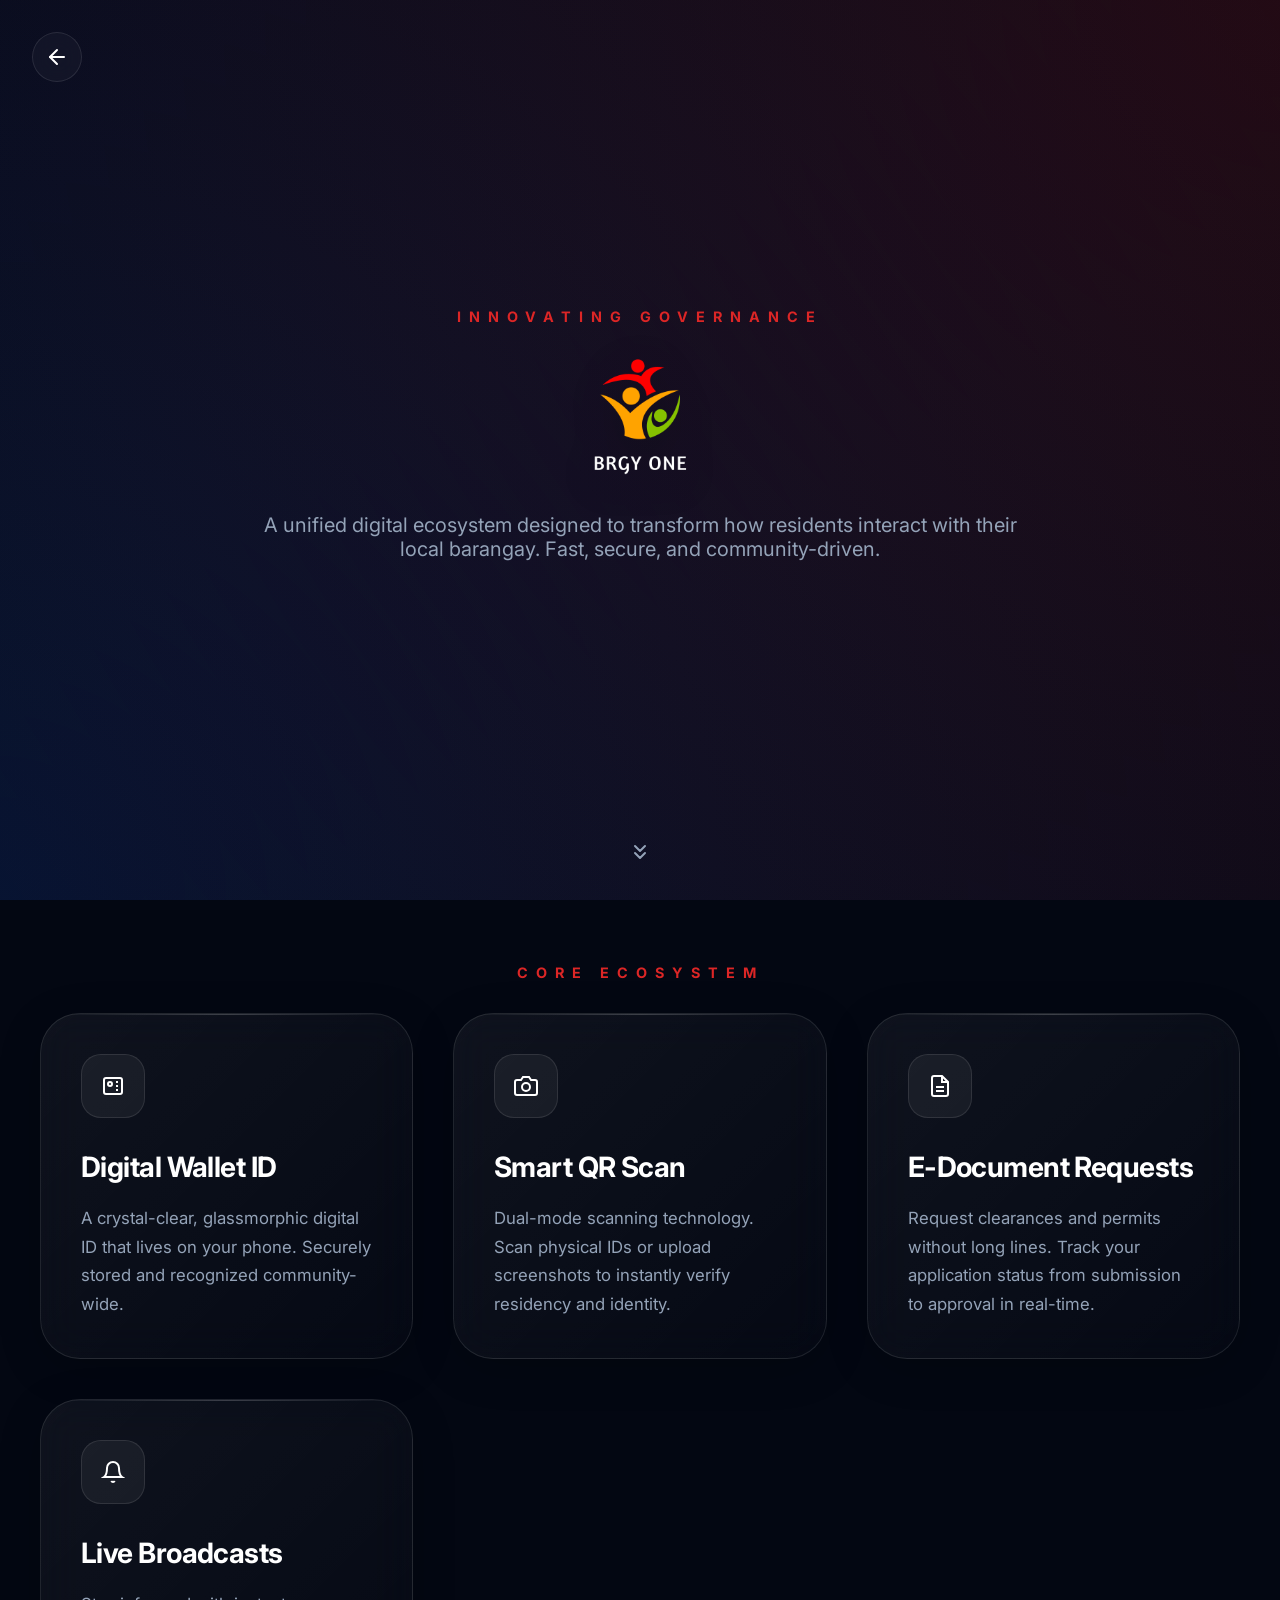
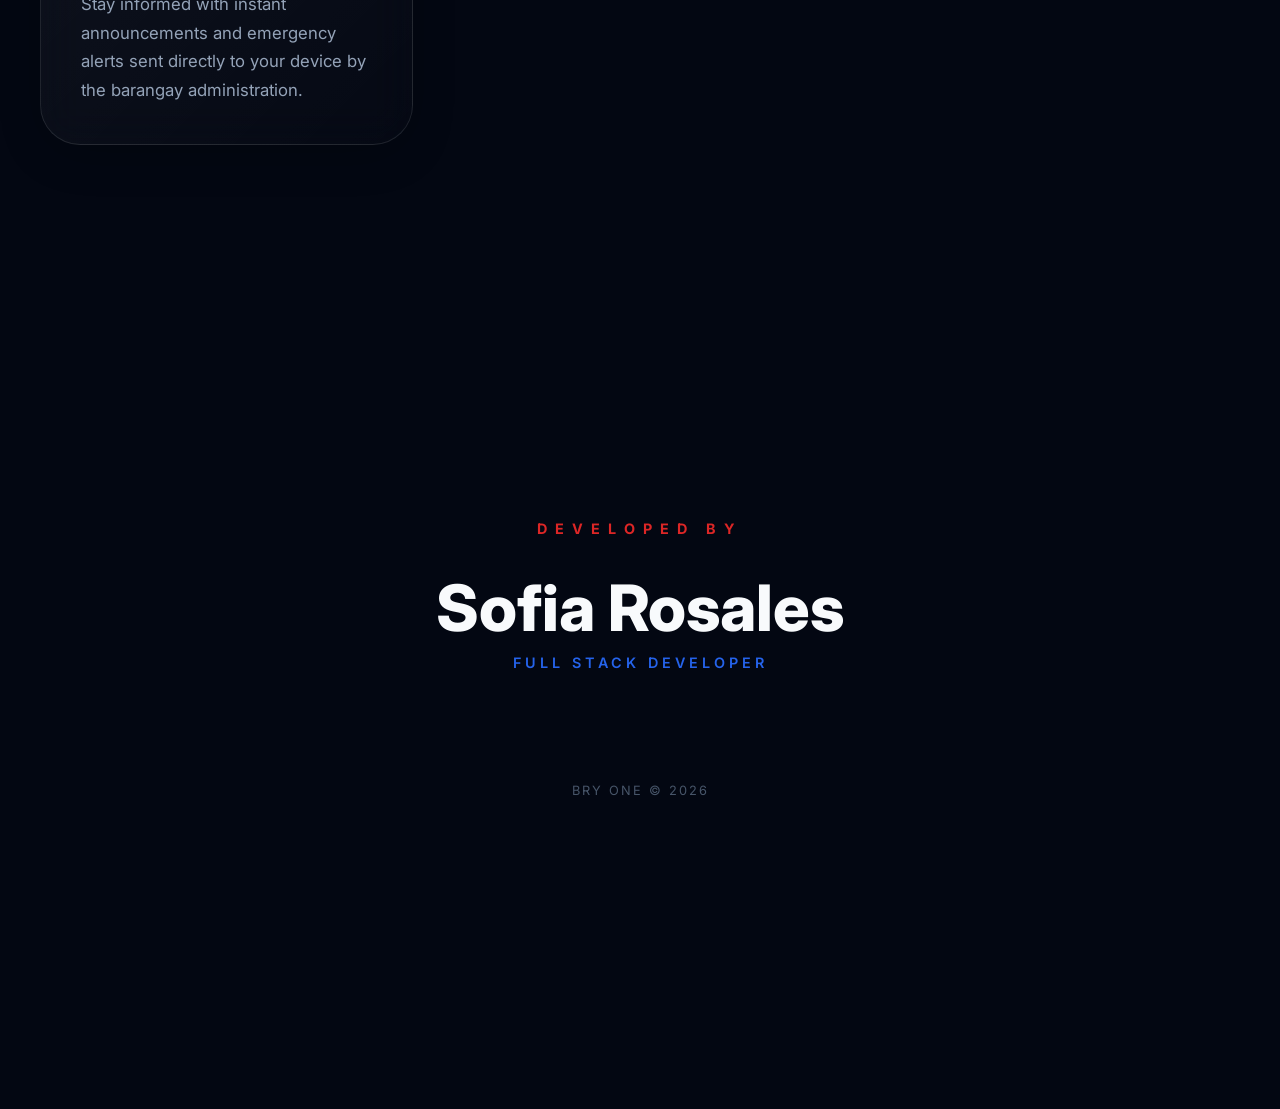
==== about.html @ d1ed5efa "Enhance QR Scanner with dual-mode and My QR, add premium About Us page by Sofia Rosales" ====
<!DOCTYPE html>
<html lang="en">

<head>
    <meta charset="UTF-8">
    <meta name="viewport" content="width=device-width, initial-scale=1.0">
    <title>About BrgyONE - The Future of Barangay Governance</title>
    <link rel="preconnect" href="https://fonts.googleapis.com">
    <link rel="preconnect" href="https://fonts.gstatic.com" crossorigin>
    <link href="https://fonts.googleapis.com/css2?family=Inter:wght@300;400;600;700;800&display=swap" rel="stylesheet">
    <style>
        :root {
            --primary: #dc2626;
            --secondary: #2563eb;
            --bg: #030712;
            --text: #f8fafc;
            --glass: rgba(255, 255, 255, 0.03);
            --glass-border: rgba(255, 255, 255, 0.1);
        }

        * {
            margin: 0;
            padding: 0;
            box-sizing: border-box;
            font-family: 'Inter', sans-serif;
        }

        body {
            background-color: var(--bg);
            color: var(--text);
            overflow-x: hidden;
            scroll-behavior: smooth;
        }

        /* Smooth Scroll Progress Bar */
        #progress {
            position: fixed;
            top: 0;
            left: 0;
            width: 0%;
            height: 4px;
            background: linear-gradient(90deg, var(--primary), var(--secondary));
            z-index: 1000;
        }

        .back-btn {
            position: fixed;
            top: 2rem;
            left: 2rem;
            z-index: 100;
            background: var(--glass);
            backdrop-filter: blur(10px);
            border: 1px solid var(--glass-border);
            padding: 0.75rem;
            border-radius: 50%;
            cursor: pointer;
            transition: all 0.3s ease;
            display: flex;
            align-items: center;
            justify-content: center;
            color: white;
            text-decoration: none;
        }

        .back-btn:hover {
            transform: scale(1.1);
            background: rgba(255, 255, 255, 0.1);
        }

        section {
            min-height: 100vh;
            display: flex;
            flex-direction: column;
            justify-content: center;
            align-items: center;
            padding: 4rem 2rem;
            position: relative;
        }

        .hero {
            background: radial-gradient(circle at top right, rgba(220, 38, 38, 0.15), transparent),
                radial-gradient(circle at bottom left, rgba(37, 99, 235, 0.15), transparent);
        }

        .hero-content {
            text-align: center;
            max-width: 800px;
            z-index: 2;
        }

        h1 {
            font-size: clamp(3rem, 10vw, 6rem);
            font-weight: 800;
            line-height: 1;
            margin-bottom: 1.5rem;
            background: linear-gradient(to bottom right, #fff, #94a3b8);
            -webkit-background-clip: text;
            -webkit-text-fill-color: transparent;
            background-clip: text;
        }

        .hero p {
            font-size: 1.25rem;
            color: #94a3b8;
            margin-bottom: 2rem;
        }

        .scroll-indicator {
            position: absolute;
            bottom: 2rem;
            animation: bounce 2s infinite;
        }

        @keyframes bounce {

            0%,
            20%,
            50%,
            80%,
            100% {
                transform: translateY(0);
            }

            40% {
                transform: translateY(-10px);
            }

            60% {
                transform: translateY(-5px);
            }
        }

        /* Features Section */
        .features {
            background: var(--bg);
        }

        .features-grid {
            display: grid;
            grid-template-columns: repeat(auto-fit, minmax(320px, 1fr));
            gap: 2.5rem;
            max-width: 1200px;
            width: 100%;
        }

        .feature-card {
            background: linear-gradient(135deg, rgba(255, 255, 255, 0.05) 0%, rgba(255, 255, 255, 0.01) 100%);
            backdrop-filter: blur(20px);
            -webkit-backdrop-filter: blur(20px);
            border: 1px solid rgba(255, 255, 255, 0.1);
            padding: 2.5rem;
            border-radius: 2.5rem;
            /* Smoother squircle feel */
            transition: all 0.6s cubic-bezier(0.16, 1, 0.3, 1);
            opacity: 0;
            transform: translateY(40px);
            position: relative;
            overflow: hidden;
            display: flex;
            flex-direction: column;
            align-items: flex-start;
            box-shadow: 0 10px 50px -10px rgba(0, 0, 0, 0.3);
        }

        .feature-card::before {
            content: '';
            position: absolute;
            top: 0;
            left: 0;
            right: 0;
            height: 1px;
            background: linear-gradient(90deg, transparent, rgba(255, 255, 255, 0.2), transparent);
        }

        .feature-card.visible {
            opacity: 1;
            transform: translateY(0);
        }

        .feature-card:hover {
            transform: translateY(-12px) scale(1.03);
            border-color: rgba(255, 255, 255, 0.25);
            background: rgba(255, 255, 255, 0.08);
            box-shadow: 0 20px 70px -15px rgba(0, 0, 0, 0.5);
        }

        .feature-icon {
            width: 64px;
            height: 64px;
            background: rgba(255, 255, 255, 0.05);
            border: 1px solid rgba(255, 255, 255, 0.1);
            border-radius: 1.25rem;
            margin-bottom: 2rem;
            display: flex;
            align-items: center;
            justify-content: center;
            color: #fff;
            position: relative;
            transition: all 0.4s ease;
        }

        .feature-card:hover .feature-icon {
            transform: scale(1.1) rotate(-5deg);
            background: var(--primary);
            box-shadow: 0 0 30px rgba(220, 38, 38, 0.4);
            border-color: transparent;
        }

        .feature-card h3 {
            font-size: 1.75rem;
            font-weight: 700;
            margin-bottom: 1.25rem;
            letter-spacing: -0.02em;
            color: #fff;
        }

        .feature-card p {
            color: #94a3b8;
            line-height: 1.7;
            font-size: 1.05rem;
            font-weight: 400;
        }

        /* Developer Section */
        .developer {
            text-align: center;
        }

        .dev-profile {
            position: relative;
            margin-bottom: 2rem;
            transition: all 0.8s cubic-bezier(0.23, 1, 0.32, 1);
            opacity: 0;
            transform: translateY(30px);
        }

        .dev-profile.visible {
            opacity: 1;
            transform: translateY(0);
        }

        .dev-name {
            font-size: clamp(2.5rem, 6vw, 4rem);
            font-weight: 800;
            margin-bottom: 0.5rem;
        }

        .dev-title {
            color: var(--secondary);
            font-weight: 600;
            text-transform: uppercase;
            letter-spacing: 4px;
            font-size: 0.9rem;
        }

        .blur-overlay {
            position: fixed;
            top: 0;
            left: 0;
            width: 100%;
            height: 100%;
            pointer-events: none;
            backdrop-filter: blur(0px);
            transition: backdrop-filter 0.5s ease;
            z-index: 1;
        }

        section {
            z-index: 5;
        }

        .section-title {
            font-size: 0.9rem;
            text-transform: uppercase;
            letter-spacing: 0.5rem;
            color: var(--primary);
            margin-bottom: 2rem;
            font-weight: 700;
        }

        /* Custom scrollbar */
        ::-webkit-scrollbar {
            width: 8px;
        }

        ::-webkit-scrollbar-track {
            background: var(--bg);
        }

        ::-webkit-scrollbar-thumb {
            background: var(--glass-border);
            border-radius: 10px;
        }

        /* Back to Top Button */
        .back-to-top {
            position: fixed;
            bottom: 2rem;
            right: 2rem;
            z-index: 100;
            background: rgba(255, 255, 255, 0.05);
            backdrop-filter: blur(15px);
            -webkit-backdrop-filter: blur(15px);
            border: 1px solid rgba(255, 255, 255, 0.1);
            padding: 1rem;
            border-radius: 50%;
            cursor: pointer;
            transition: all 0.5s cubic-bezier(0.16, 1, 0.3, 1);
            display: flex;
            align-items: center;
            justify-content: center;
            color: white;
            opacity: 0;
            transform: translateY(20px) scale(0.8);
            pointer-events: none;
            box-shadow: 0 10px 30px rgba(0, 0, 0, 0.3);
        }

        .back-to-top.visible {
            opacity: 1;
            transform: translateY(0) scale(1);
            pointer-events: auto;
        }

        .back-to-top:hover {
            transform: translateY(-5px) scale(1.1);
            background: rgba(255, 255, 255, 0.1);
            box-shadow: 0 15px 40px rgba(0, 0, 0, 0.4);
            border-color: rgba(255, 255, 255, 0.2);
        }
    </style>
</head>

<body>
    <div id="progress"></div>
    <div class="blur-overlay" id="blurOverlay"></div>

    <a href="index.html" class="back-btn" title="Go Back">
        <svg xmlns="http://www.w3.org/2000/svg" width="24" height="24" viewBox="0 0 24 24" fill="none"
            stroke="currentColor" stroke-width="2" stroke-linecap="round" stroke-linejoin="round">
            <line x1="19" y1="12" x2="5" y2="12"></line>
            <polyline points="12 19 5 12 12 5"></polyline>
        </svg>
    </a>

    <section class="hero">
        <div class="hero-content">
            <h2 class="section-title">Innovating Governance</h2>
            <img src="logo/BARANGAY.png" alt="BrgyONE Logo"
                style="height: 120px; width: auto; margin-bottom: 2rem; filter: drop-shadow(0 10px 20px rgba(0,0,0,0.2));">
            <p>A unified digital ecosystem designed to transform how residents interact with their local barangay. Fast,
                secure, and community-driven.</p>
        </div>
        <div class="scroll-indicator">
            <svg xmlns="http://www.w3.org/2000/svg" width="24" height="24" viewBox="0 0 24 24" fill="none"
                stroke="#94a3b8" stroke-width="2" stroke-linecap="round" stroke-linejoin="round">
                <path d="M7 13l5 5 5-5M7 6l5 5 5-5" />
            </svg>
        </div>
    </section>

    <section class="features">
        <h2 class="section-title">Core Ecosystem</h2>
        <div class="features-grid">
            <div class="feature-card">
                <div class="feature-icon">
                    <svg xmlns="http://www.w3.org/2000/svg" width="24" height="24" viewBox="0 0 24 24" fill="none"
                        stroke="currentColor" stroke-width="2">
                        <rect x="3" y="4" width="18" height="16" rx="2" />
                        <circle cx="9" cy="10" r="2" />
                        <line x1="15" y1="8" x2="17" y2="8" />
                        <line x1="15" y1="12" x2="17" y2="12" />
                        <line x1="15" y1="16" x2="17" y2="16" />
                    </svg>
                </div>
                <h3>Digital Wallet ID</h3>
                <p>A crystal-clear, glassmorphic digital ID that lives on your phone. Securely stored and recognized
                    community-wide.</p>
            </div>
            <div class="feature-card">
                <div class="feature-icon">
                    <svg xmlns="http://www.w3.org/2000/svg" width="24" height="24" viewBox="0 0 24 24" fill="none"
                        stroke="currentColor" stroke-width="2">
                        <path d="M23 19a2 2 0 0 1-2 2H3a2 2 0 0 1-2-2V8a2 2 0 0 1 2-2h4l2-3h6l2 3h4a2 2 0 0 1 2 2z" />
                        <circle cx="12" cy="13" r="4" />
                    </svg>
                </div>
                <h3>Smart QR Scan</h3>
                <p>Dual-mode scanning technology. Scan physical IDs or upload screenshots to instantly verify residency
                    and identity.</p>
            </div>
            <div class="feature-card">
                <div class="feature-icon">
                    <svg xmlns="http://www.w3.org/2000/svg" width="24" height="24" viewBox="0 0 24 24" fill="none"
                        stroke="currentColor" stroke-width="2">
                        <path d="M14 2H6a2 2 0 0 0-2 2v16a2 2 0 0 0 2 2h12a2 2 0 0 0 2-2V8z" />
                        <polyline points="14 2 14 8 20 8" />
                        <line x1="16" y1="13" x2="8" y2="13" />
                        <line x1="16" y1="17" x2="8" y2="17" />
                    </svg>
                </div>
                <h3>E-Document Requests</h3>
                <p>Request clearances and permits without long lines. Track your application status from submission to
                    approval in real-time.</p>
            </div>
            <div class="feature-card">
                <div class="feature-icon">
                    <svg xmlns="http://www.w3.org/2000/svg" width="24" height="24" viewBox="0 0 24 24" fill="none"
                        stroke="currentColor" stroke-width="2">
                        <path d="M18 8A6 6 0 0 0 6 8c0 7-3 9-3 9h18s-3-2-3-9" />
                        <path d="M13.73 21a2 2 0 0 1-3.46 0" />
                    </svg>
                </div>
                <h3>Live Broadcasts</h3>
                <p>Stay informed with instant announcements and emergency alerts sent directly to your device by the
                    barangay administration.</p>
            </div>
        </div>
    </section>

    <section class="developer">
        <h2 class="section-title">Developed by</h2>
        <div class="dev-profile">
            <h2 class="dev-name">Sofia Rosales</h2>
            <p class="dev-title">Full Stack Developer</p>
        </div>
        <div style="margin-top: 5rem; color: #475569; font-size: 0.8rem; letter-spacing: 2px;">
            BRY ONE &copy; 2026
        </div>
    </section>

    <button class="back-to-top" id="backToTop" title="Scroll to Top"
        onclick="window.scrollTo({top: 0, behavior: 'smooth'})">
        <svg xmlns="http://www.w3.org/2000/svg" width="24" height="24" viewBox="0 0 24 24" fill="none"
            stroke="currentColor" stroke-width="2" stroke-linecap="round" stroke-linejoin="round">
            <polyline points="18 15 12 9 6 15"></polyline>
        </svg>
    </button>

    <script>
        // Progress Bar
        window.onscroll = function () {
            let winScroll = document.body.scrollTop || document.documentElement.scrollTop;
            let height = document.documentElement.scrollHeight - document.documentElement.clientHeight;
            let scrolled = (winScroll / height) * 100;
            const progress = document.getElementById("progress");
            if (progress) progress.style.width = scrolled + "%";

            // Subtle blurring effect (max 4px instead of 10px)
            const blurOverlay = document.getElementById("blurOverlay");
            const blurAmount = Math.min(scrolled / 20, 4);
            if (blurOverlay) blurOverlay.style.backdropFilter = `blur(${blurAmount}px)`;

            // Fade out the hero on scroll
            const hero = document.querySelector('.hero-content');
            if (hero) {
                hero.style.opacity = 1 - (winScroll / 500);
                hero.style.transform = `translateY(${winScroll * 0.2}px)`;
            }

            // Show/hide back to top button
            const backToTop = document.getElementById('backToTop');
            if (backToTop) {
                if (winScroll > 300) {
                    backToTop.classList.add('visible');
                } else {
                    backToTop.classList.remove('visible');
                }
            }
        };

        // Reveal animations
        const observerOptions = {
            threshold: 0.2,
            rootMargin: "0px"
        };

        const observer = new IntersectionObserver((entries) => {
            entries.forEach(entry => {
                if (entry.isIntersecting) {
                    entry.target.classList.add('visible');
                } else {
                    // Optional: remove visible class to re-animate when scrolling back
                    // entry.target.classList.remove('visible');
                }
            });
        }, observerOptions);

        document.querySelectorAll('.feature-card, .dev-profile').forEach(el => {
            observer.observe(el);
        });
    </script>
</body>

</html>
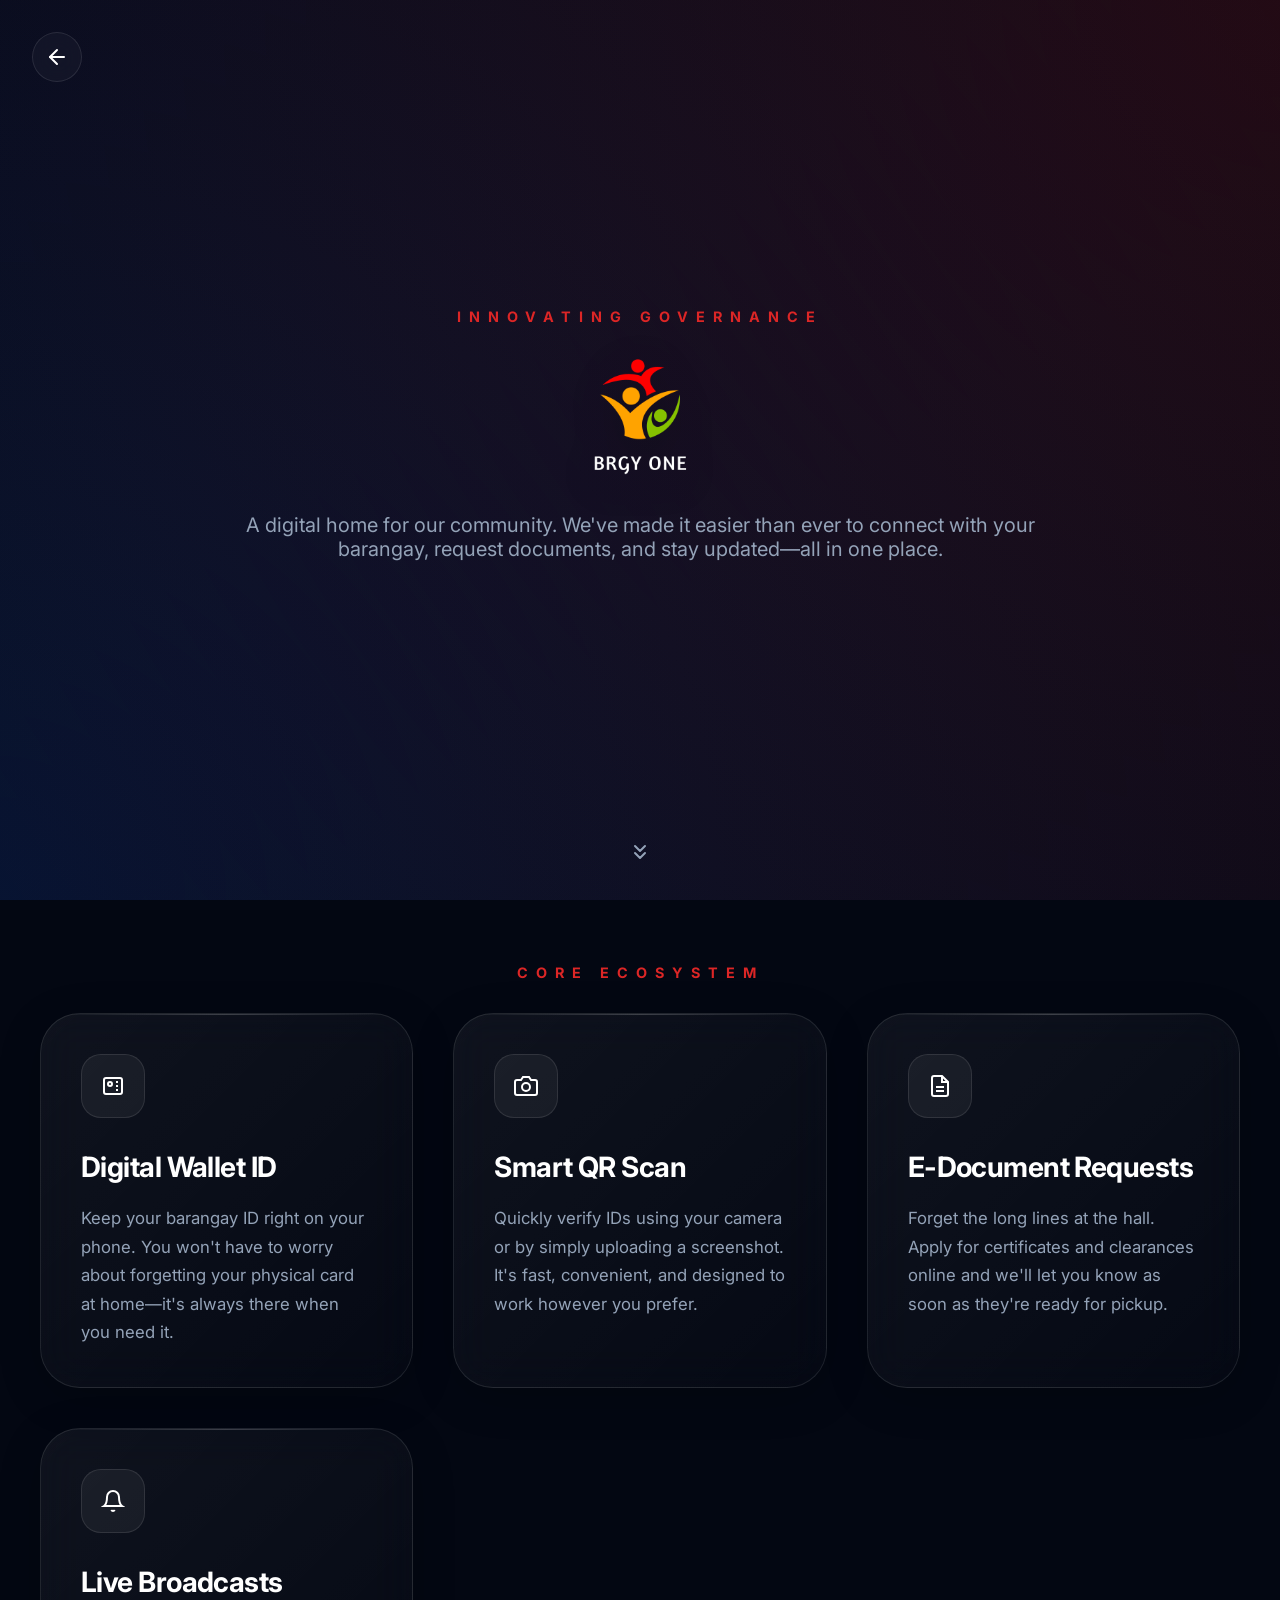
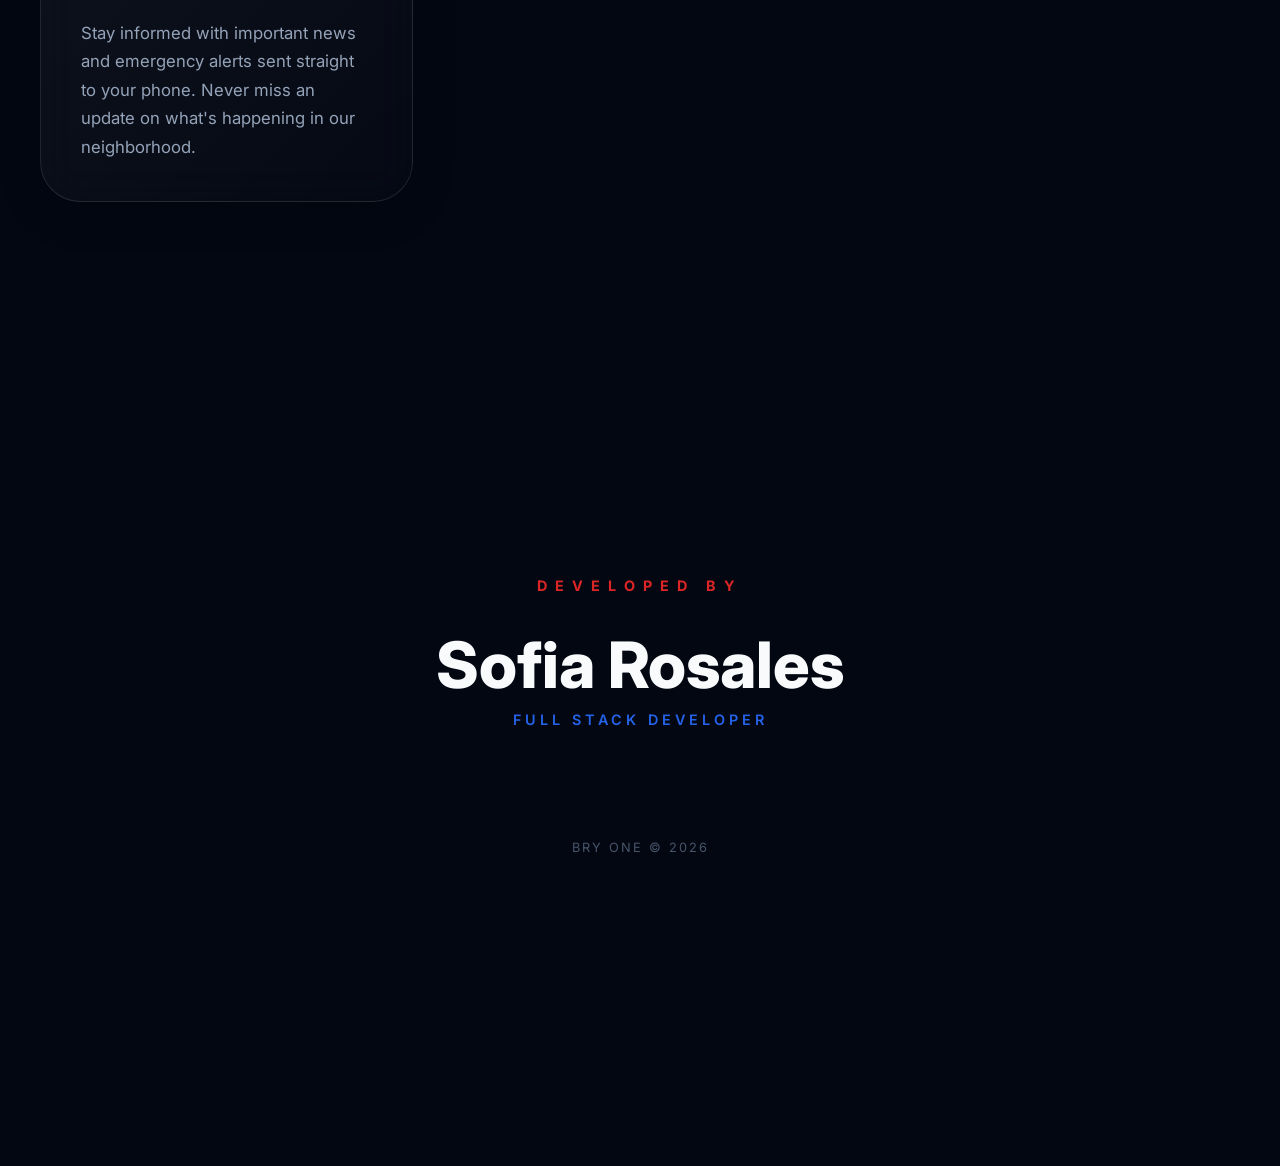
==== commit db49e1b8: "Humanize About Us page content and refine UI animations" ====
--- a/about.html
+++ b/about.html
@@ -348,8 +348,8 @@
             <h2 class="section-title">Innovating Governance</h2>
             <img src="logo/BARANGAY.png" alt="BrgyONE Logo"
                 style="height: 120px; width: auto; margin-bottom: 2rem; filter: drop-shadow(0 10px 20px rgba(0,0,0,0.2));">
-            <p>A unified digital ecosystem designed to transform how residents interact with their local barangay. Fast,
-                secure, and community-driven.</p>
+            <p>A digital home for our community. We've made it easier than ever to connect with your barangay,
+                request documents, and stay updated—all in one place.</p>
         </div>
         <div class="scroll-indicator">
             <svg xmlns="http://www.w3.org/2000/svg" width="24" height="24" viewBox="0 0 24 24" fill="none"
@@ -374,8 +374,8 @@
                     </svg>
                 </div>
                 <h3>Digital Wallet ID</h3>
-                <p>A crystal-clear, glassmorphic digital ID that lives on your phone. Securely stored and recognized
-                    community-wide.</p>
+                <p>Keep your barangay ID right on your phone. You won't have to worry about forgetting your physical
+                    card at home—it's always there when you need it.</p>
             </div>
             <div class="feature-card">
                 <div class="feature-icon">
@@ -386,8 +386,8 @@
                     </svg>
                 </div>
                 <h3>Smart QR Scan</h3>
-                <p>Dual-mode scanning technology. Scan physical IDs or upload screenshots to instantly verify residency
-                    and identity.</p>
+                <p>Quickly verify IDs using your camera or by simply uploading a screenshot. It's fast, convenient, and
+                    designed to work however you prefer.</p>
             </div>
             <div class="feature-card">
                 <div class="feature-icon">
@@ -400,8 +400,8 @@
                     </svg>
                 </div>
                 <h3>E-Document Requests</h3>
-                <p>Request clearances and permits without long lines. Track your application status from submission to
-                    approval in real-time.</p>
+                <p>Forget the long lines at the hall. Apply for certificates and clearances online and we'll let you
+                    know as soon as they're ready for pickup.</p>
             </div>
             <div class="feature-card">
                 <div class="feature-icon">
@@ -412,8 +412,8 @@
                     </svg>
                 </div>
                 <h3>Live Broadcasts</h3>
-                <p>Stay informed with instant announcements and emergency alerts sent directly to your device by the
-                    barangay administration.</p>
+                <p>Stay informed with important news and emergency alerts sent straight to your phone. Never miss an
+                    update on what's happening in our neighborhood.</p>
             </div>
         </div>
     </section>
